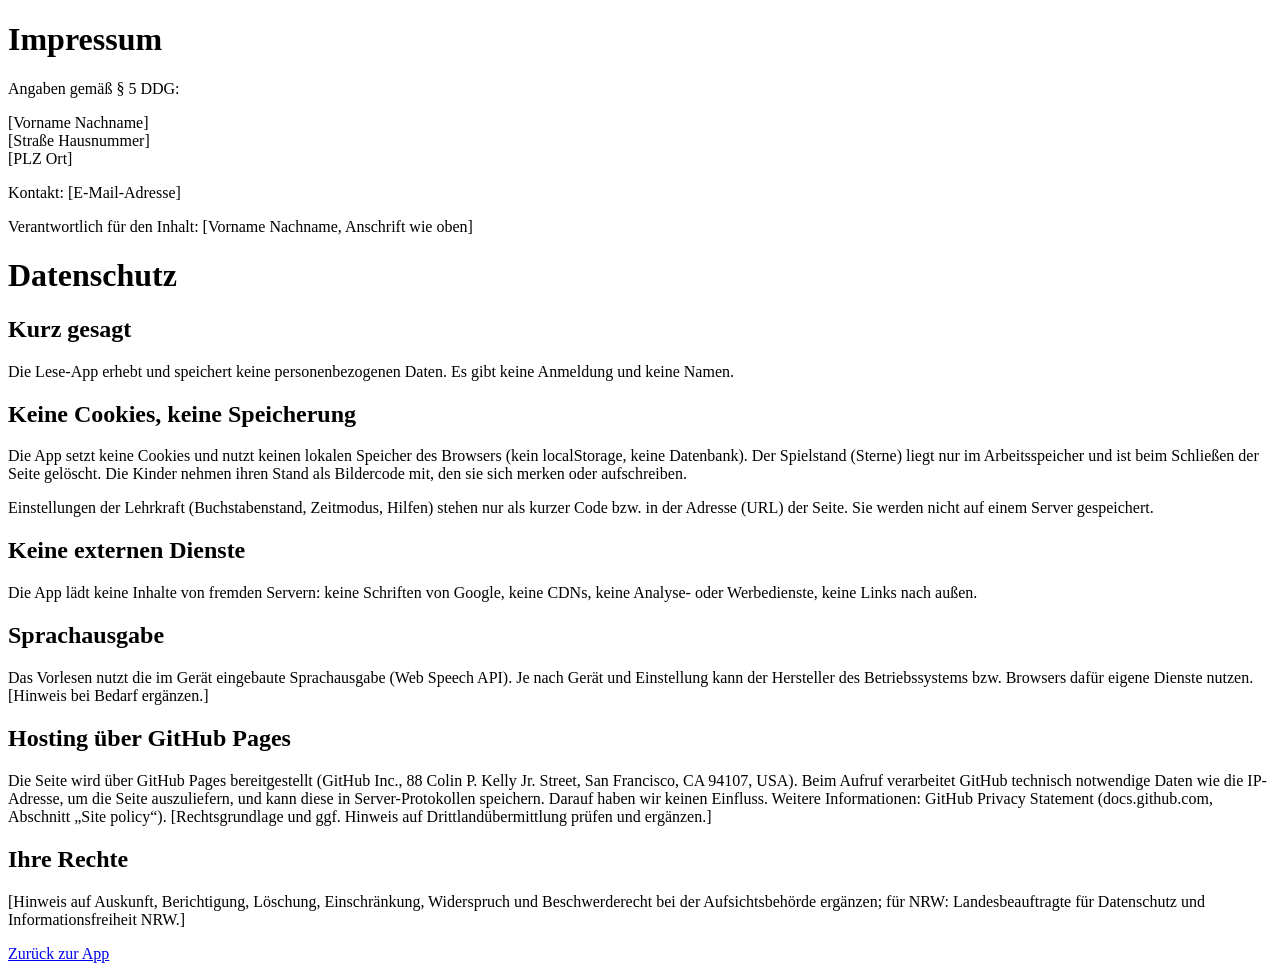
==== impressum.html @ b52aceea "Grundgerüst, README, .gitignore und Impressum-Platzhalter Co-Authored-By: Claude Opus 5.5 <noreply@a" ====
<!DOCTYPE html>
<html lang="de">
<head>
  <meta charset="utf-8">
  <meta name="viewport" content="width=device-width, initial-scale=1">
  <title>Lese-App – Impressum und Datenschutz</title>
  <link rel="stylesheet" href="css/app.css">
  <!-- Platzhalter in [eckigen Klammern] vor der Nutzung ausfüllen. -->
</head>
<body>
  <main>
    <h1>Impressum</h1>
    <p>Angaben gemäß § 5 DDG:</p>
    <p>
      [Vorname Nachname]<br>
      [Straße Hausnummer]<br>
      [PLZ Ort]
    </p>
    <p>Kontakt: [E-Mail-Adresse]</p>
    <p>Verantwortlich für den Inhalt: [Vorname Nachname, Anschrift wie oben]</p>

    <h1>Datenschutz</h1>

    <h2>Kurz gesagt</h2>
    <p>
      Die Lese-App erhebt und speichert keine personenbezogenen Daten.
      Es gibt keine Anmeldung und keine Namen.
    </p>

    <h2>Keine Cookies, keine Speicherung</h2>
    <p>
      Die App setzt keine Cookies und nutzt keinen lokalen Speicher des Browsers
      (kein localStorage, keine Datenbank). Der Spielstand (Sterne) liegt nur im
      Arbeitsspeicher und ist beim Schließen der Seite gelöscht. Die Kinder nehmen
      ihren Stand als Bildercode mit, den sie sich merken oder aufschreiben.
    </p>
    <p>
      Einstellungen der Lehrkraft (Buchstabenstand, Zeitmodus, Hilfen) stehen nur
      als kurzer Code bzw. in der Adresse (URL) der Seite. Sie werden nicht auf einem
      Server gespeichert.
    </p>

    <h2>Keine externen Dienste</h2>
    <p>
      Die App lädt keine Inhalte von fremden Servern: keine Schriften von Google,
      keine CDNs, keine Analyse- oder Werbedienste, keine Links nach außen.
    </p>

    <h2>Sprachausgabe</h2>
    <p>
      Das Vorlesen nutzt die im Gerät eingebaute Sprachausgabe (Web Speech API).
      Je nach Gerät und Einstellung kann der Hersteller des Betriebssystems bzw.
      Browsers dafür eigene Dienste nutzen. [Hinweis bei Bedarf ergänzen.]
    </p>

    <h2>Hosting über GitHub Pages</h2>
    <p>
      Die Seite wird über GitHub Pages bereitgestellt (GitHub Inc., 88 Colin P. Kelly Jr.
      Street, San Francisco, CA 94107, USA). Beim Aufruf verarbeitet GitHub technisch
      notwendige Daten wie die IP-Adresse, um die Seite auszuliefern, und kann diese in
      Server-Protokollen speichern. Darauf haben wir keinen Einfluss. Weitere Informationen:
      GitHub Privacy Statement (docs.github.com, Abschnitt „Site policy“).
      [Rechtsgrundlage und ggf. Hinweis auf Drittlandübermittlung prüfen und ergänzen.]
    </p>

    <h2>Ihre Rechte</h2>
    <p>
      [Hinweis auf Auskunft, Berichtigung, Löschung, Einschränkung, Widerspruch und
      Beschwerderecht bei der Aufsichtsbehörde ergänzen; für NRW: Landesbeauftragte
      für Datenschutz und Informationsfreiheit NRW.]
    </p>

    <p><a href="index.html">Zurück zur App</a></p>
  </main>
</body>
</html>
---- css/app.css ----
/* Lese-App – gemeinsame Gestaltung
   Ruhige Oberfläche, große Druckschrift (mind. 32 px), große Schaltflächen (mind. 64 px),
   Querformat für iPad und Digiboard. Schriften nur lokal aus assets/fonts/. */
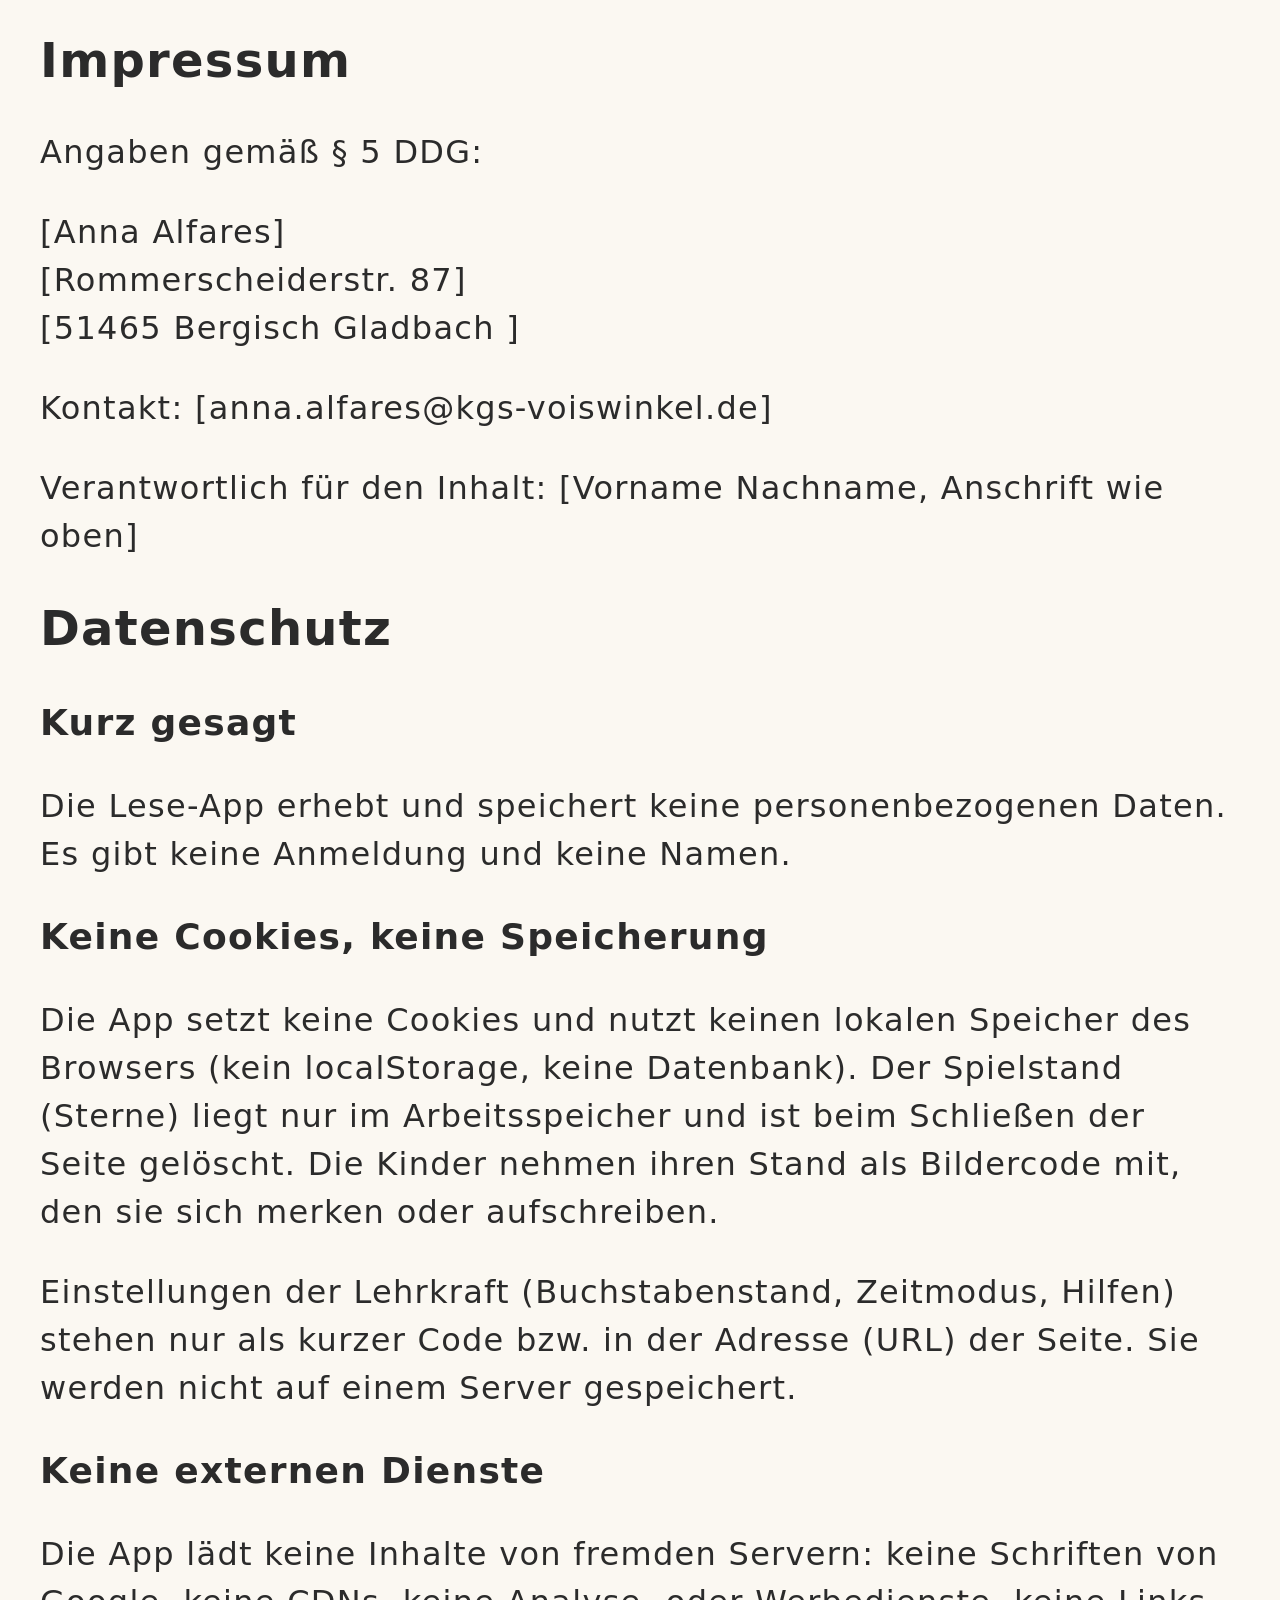
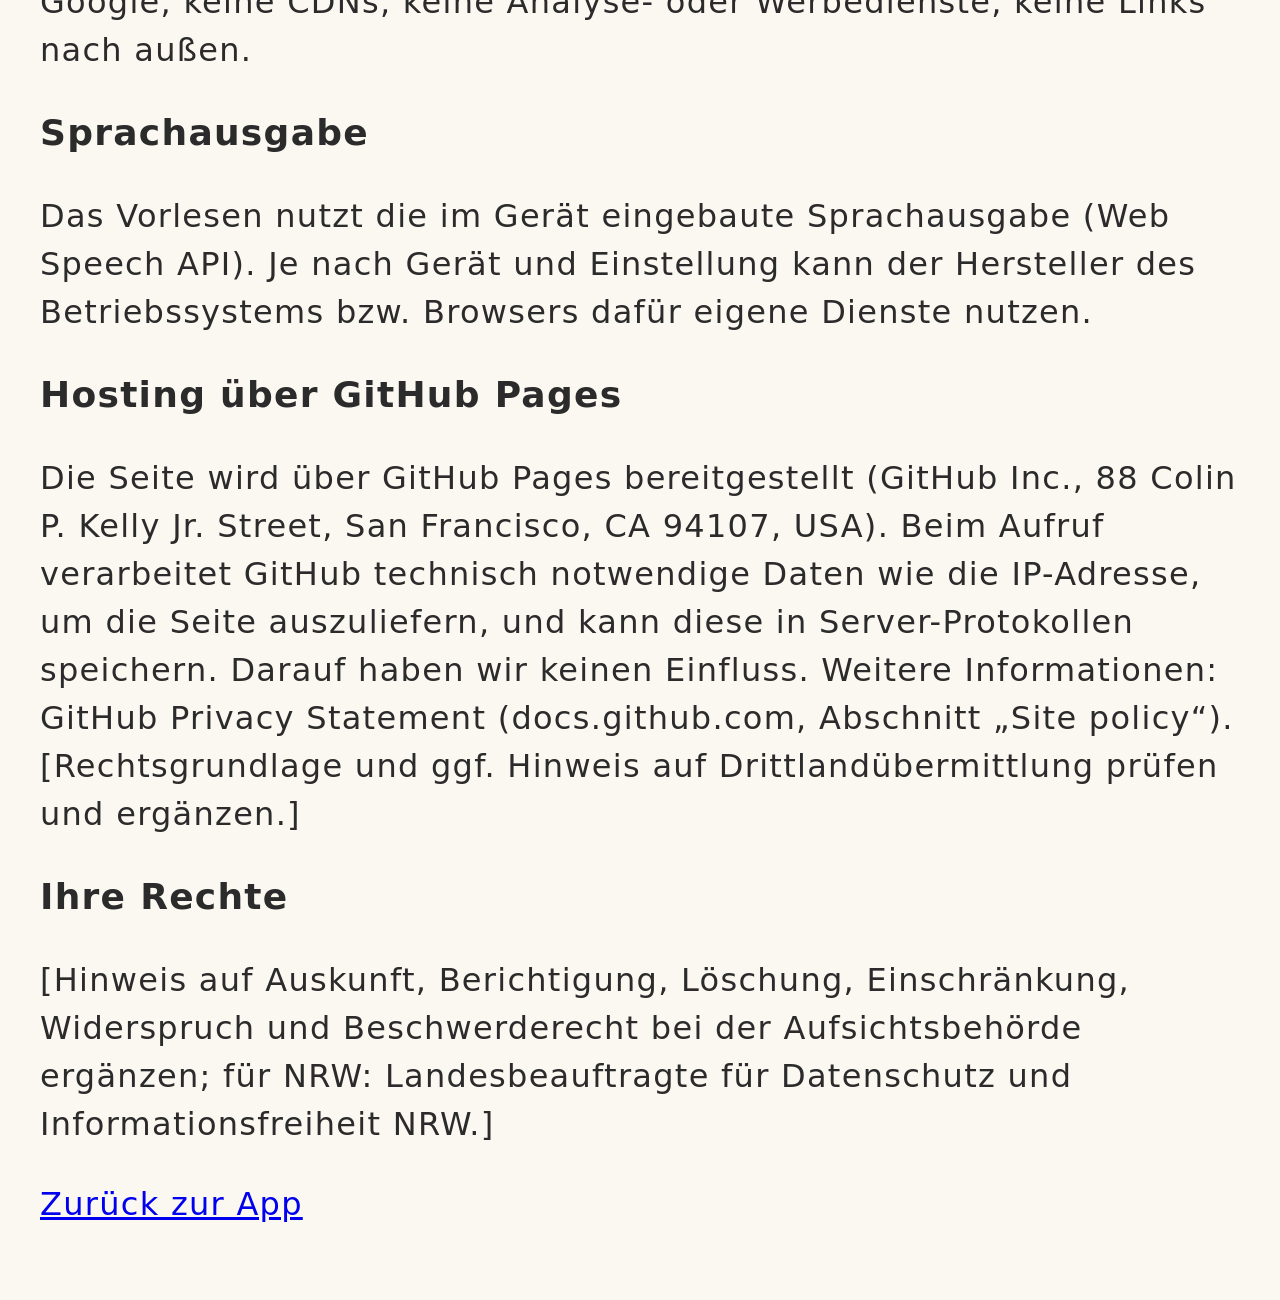
==== commit 17ce54bd: "Update impressum.html Ausgefüllt" ====
--- a/impressum.html
+++ b/impressum.html
@@ -12,11 +12,11 @@
     <h1>Impressum</h1>
     <p>Angaben gemäß § 5 DDG:</p>
     <p>
-      [Vorname Nachname]<br>
-      [Straße Hausnummer]<br>
-      [PLZ Ort]
+      [Anna Alfares]<br>
+      [Rommerscheiderstr. 87]<br>
+      [51465 Bergisch Gladbach ]
     </p>
-    <p>Kontakt: [E-Mail-Adresse]</p>
+    <p>Kontakt: [anna.alfares@kgs-voiswinkel.de]</p>
     <p>Verantwortlich für den Inhalt: [Vorname Nachname, Anschrift wie oben]</p>
 
     <h1>Datenschutz</h1>
@@ -50,7 +50,7 @@
     <p>
       Das Vorlesen nutzt die im Gerät eingebaute Sprachausgabe (Web Speech API).
       Je nach Gerät und Einstellung kann der Hersteller des Betriebssystems bzw.
-      Browsers dafür eigene Dienste nutzen. [Hinweis bei Bedarf ergänzen.]
+      Browsers dafür eigene Dienste nutzen.
     </p>
 
     <h2>Hosting über GitHub Pages</h2>
--- a/css/app.css
+++ b/css/app.css
@@ -1,3 +1,140 @@
 /* Lese-App – gemeinsame Gestaltung
    Ruhige Oberfläche, große Druckschrift (mind. 32 px), große Schaltflächen (mind. 64 px),
    Querformat für iPad und Digiboard. Schriften nur lokal aus assets/fonts/. */
+
+:root {
+  /* Noch keine eigene Schrift in assets/fonts/ – bis dahin Systemschrift. */
+  --schrift: "Andika", system-ui, -apple-system, "Segoe UI", Roboto, sans-serif;
+  --text: #2b2b2b;
+  --hintergrund: #fbf8f2;
+  --flaeche: #ffffff;
+  --rand: #d8d2c4;
+  --akzent: #3a6ea5;
+  --silbe-blau: #1f5fbf;   /* Silbenfarben (Regel 5) */
+  --silbe-rot: #c62828;
+  --neu: #fff1b8;          /* zuletzt eingeführter Buchstabe */
+  --knopf: 64px;           /* Mindestgröße für Touch */
+  --radius: 20px;
+}
+
+* { box-sizing: border-box; }
+
+html { -webkit-text-size-adjust: 100%; }
+
+body {
+  margin: 0;
+  min-height: 100vh;
+  font-family: var(--schrift);
+  font-size: 32px;
+  line-height: 1.5;
+  letter-spacing: 0.04em;
+  color: var(--text);
+  background: var(--hintergrund);
+  -webkit-tap-highlight-color: transparent;
+}
+
+main { padding: 24px 40px 40px; }
+
+h1 { font-size: 48px; margin: 0 0 24px; font-weight: 600; }
+h2 { font-size: 36px; margin: 32px 0 16px; font-weight: 600; }
+
+button, .knopf {
+  font: inherit;
+  min-width: var(--knopf);
+  min-height: var(--knopf);
+  padding: 8px 24px;
+  border: 3px solid var(--rand);
+  border-radius: var(--radius);
+  background: var(--flaeche);
+  color: var(--text);
+  cursor: pointer;
+  touch-action: manipulation;
+  user-select: none;
+  -webkit-user-select: none;
+  text-decoration: none;
+  display: inline-flex;
+  align-items: center;
+  justify-content: center;
+  gap: 12px;
+}
+button:active, .knopf:active { transform: scale(0.97); }
+button:focus-visible, .knopf:focus-visible { outline: 4px solid var(--akzent); outline-offset: 3px; }
+
+/* Lautsprecher: erst sichtbar, wenn es dafür einen Ton gibt (Aufnahme oder Ersatzstimme, audio.js) */
+.lautsprecher:not(.ton-da) { display: none; }
+/* nur sinnvoll mit Gerätestimme (z. B. Tempo-Probe) */
+.nur-stimme { display: none; }
+.stimme-da .nur-stimme { display: inline-flex; }
+
+footer { padding: 16px 40px; font-size: 18px; color: #777; }
+footer a { color: #777; }
+
+/* ---------- Startseite: Stufen-Kacheln ---------- */
+.kopf { display: flex; align-items: center; gap: 24px; margin-bottom: 24px; }
+.kopf h1 { margin: 0; flex: 1; }
+
+.kacheln {
+  display: flex;
+  flex-wrap: wrap;
+  justify-content: center;
+  gap: 32px;
+  margin-top: 16px;
+}
+.kachel {
+  width: 300px;
+  height: 280px;
+  flex-direction: column;
+  gap: 8px;
+  border: none;
+  border-radius: 32px;
+  box-shadow: 0 4px 0 rgba(0, 0, 0, 0.12);
+  padding: 20px;
+  text-align: center;
+  line-height: 1.2;
+}
+.kachel svg { width: 140px; height: 140px; }
+.kachel .nr { font-size: 28px; opacity: 0.6; }
+.kachel .titel { font-size: 32px; font-weight: 600; }
+.kachel.aus { opacity: 0.45; box-shadow: none; }
+.kachel .bald { font-size: 20px; opacity: 0.8; }
+
+.zurueck svg { width: 40px; height: 40px; }
+
+/* ---------- Lehrkraft-Bereich ---------- */
+.lehrkraft { font-size: 24px; max-width: 1400px; }
+.lehrkraft h1 { font-size: 40px; }
+.lehrkraft h2 { font-size: 30px; }
+.lehrkraft p.erklaerung { font-size: 20px; color: #555; margin: 0 0 12px; }
+
+.buchstaben { display: flex; flex-wrap: wrap; gap: 10px; }
+.buchstaben button {
+  min-width: 96px;
+  padding: 4px 12px;
+  font-size: 28px;
+  background: #f1eee8;
+  color: #888;
+}
+.buchstaben button.eingefuehrt { background: var(--flaeche); color: var(--text); border-color: var(--akzent); }
+.buchstaben button.neuester { background: var(--neu); border-width: 4px; }
+
+.schalter { display: flex; flex-wrap: wrap; gap: 12px; }
+.schalter button[aria-pressed="true"] { background: #dcebdc; border-color: #4f8a4f; }
+.schalter button[aria-pressed="true"]::before { content: "✓"; }
+.schalter button[aria-pressed="false"]::before { content: "–"; color: #aaa; }
+
+.tempo { display: flex; align-items: center; gap: 20px; }
+.tempo input[type="range"] { width: 400px; height: 48px; }
+
+.link-feld {
+  width: 100%;
+  font: inherit;
+  font-size: 20px;
+  padding: 12px;
+  border: 2px solid var(--rand);
+  border-radius: 12px;
+  background: var(--flaeche);
+}
+.zeile { display: flex; flex-wrap: wrap; gap: 12px; margin-top: 12px; align-items: center; }
+.vorschau { font-size: 22px; }
+.vorschau .neu { background: var(--neu); border-radius: 6px; padding: 0 4px; }
+.leise { color: #666; font-size: 20px; }
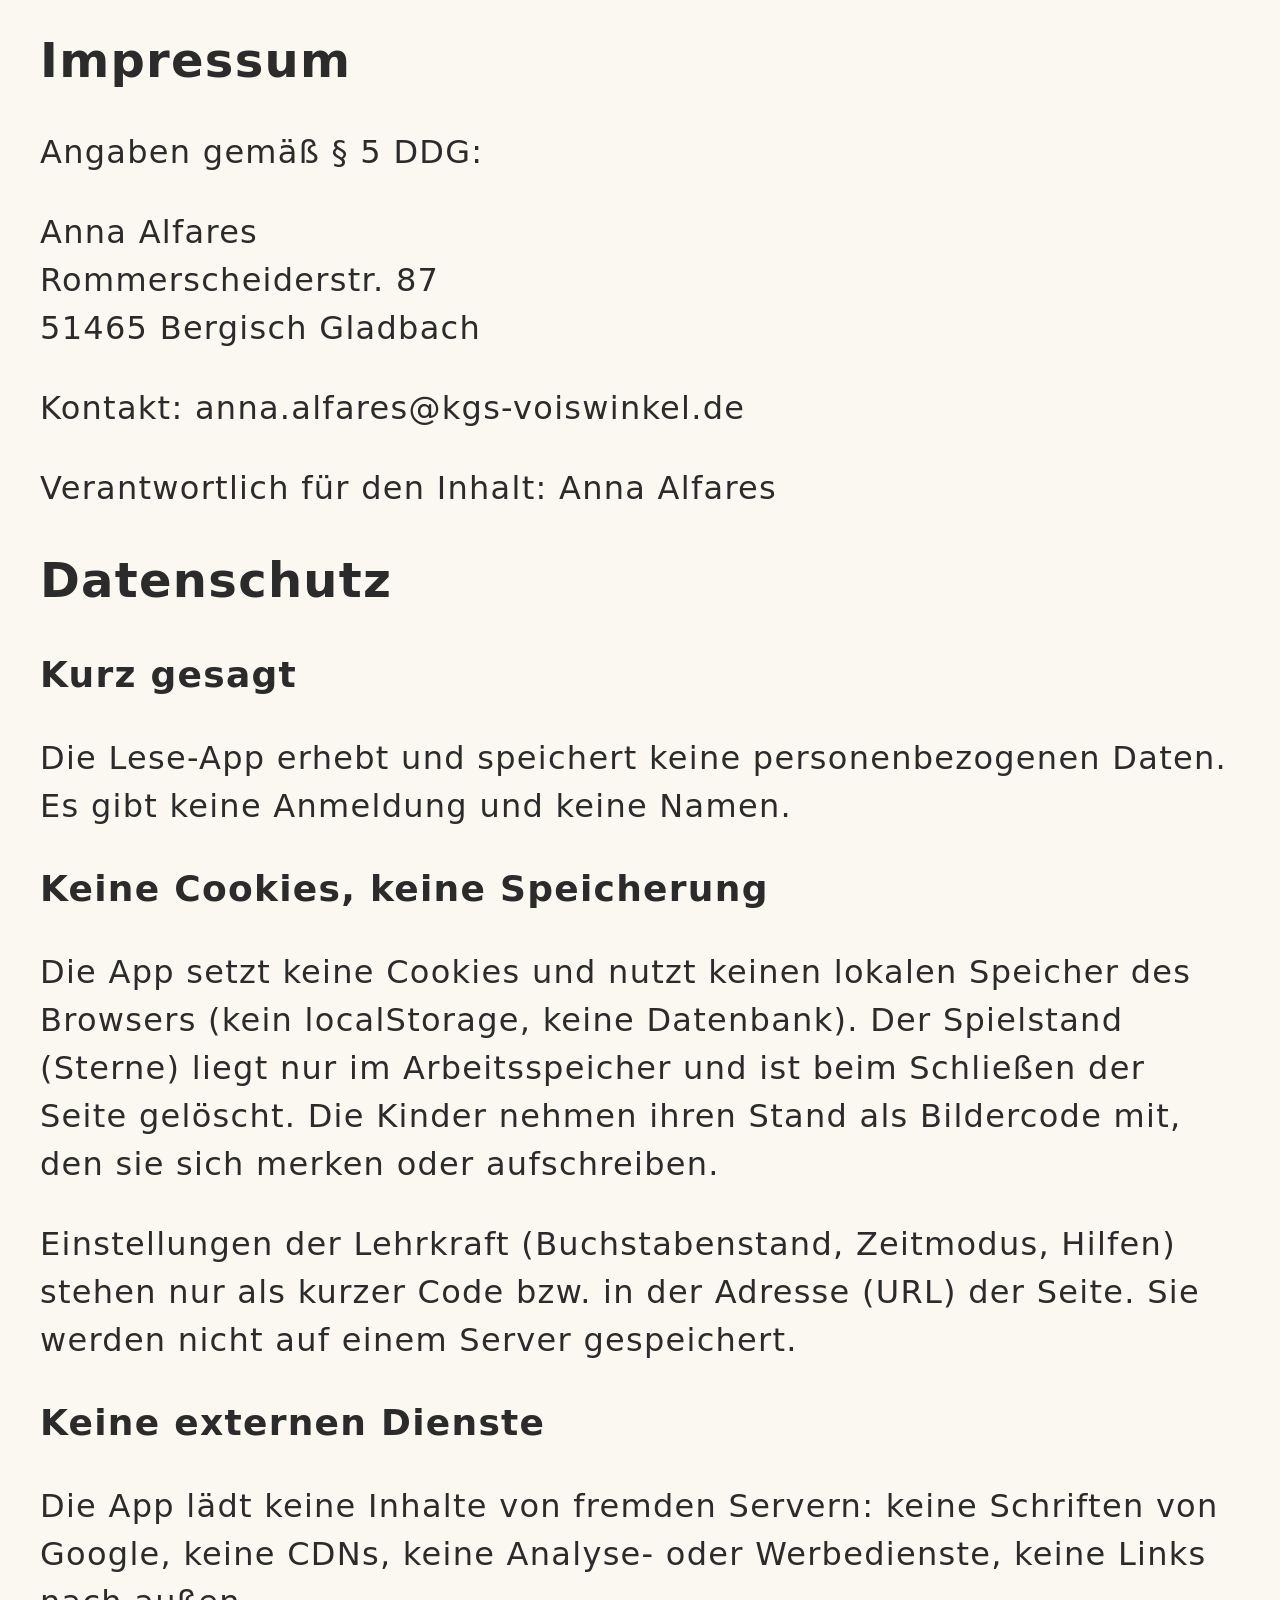
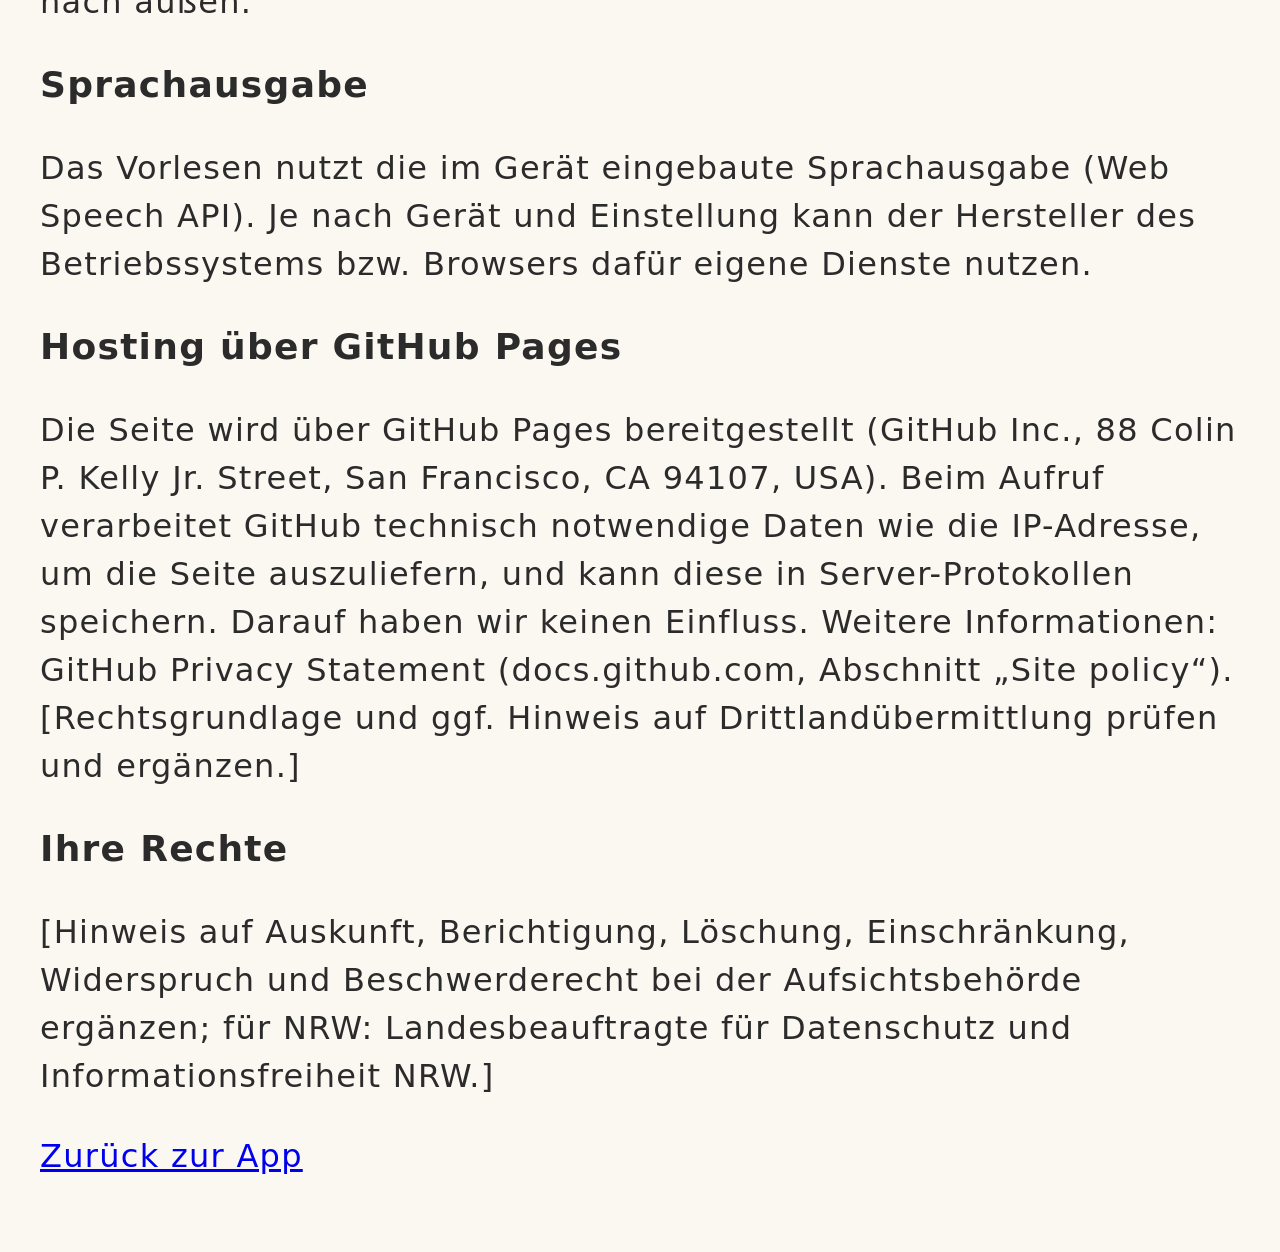
==== commit b33133e4: "Update impressum.html" ====
--- a/impressum.html
+++ b/impressum.html
@@ -5,19 +5,19 @@
   <meta name="viewport" content="width=device-width, initial-scale=1">
   <title>Lese-App – Impressum und Datenschutz</title>
   <link rel="stylesheet" href="css/app.css">
-  <!-- Platzhalter in [eckigen Klammern] vor der Nutzung ausfüllen. -->
+
 </head>
 <body>
   <main>
     <h1>Impressum</h1>
     <p>Angaben gemäß § 5 DDG:</p>
     <p>
-      [Anna Alfares]<br>
-      [Rommerscheiderstr. 87]<br>
-      [51465 Bergisch Gladbach ]
+      Anna Alfares<br>
+      Rommerscheiderstr. 87<br>
+      51465 Bergisch Gladbach
     </p>
-    <p>Kontakt: [anna.alfares@kgs-voiswinkel.de]</p>
-    <p>Verantwortlich für den Inhalt: [Vorname Nachname, Anschrift wie oben]</p>
+    <p>Kontakt: anna.alfares@kgs-voiswinkel.de</p>
+    <p>Verantwortlich für den Inhalt: Anna Alfares</p>
 
     <h1>Datenschutz</h1>
 
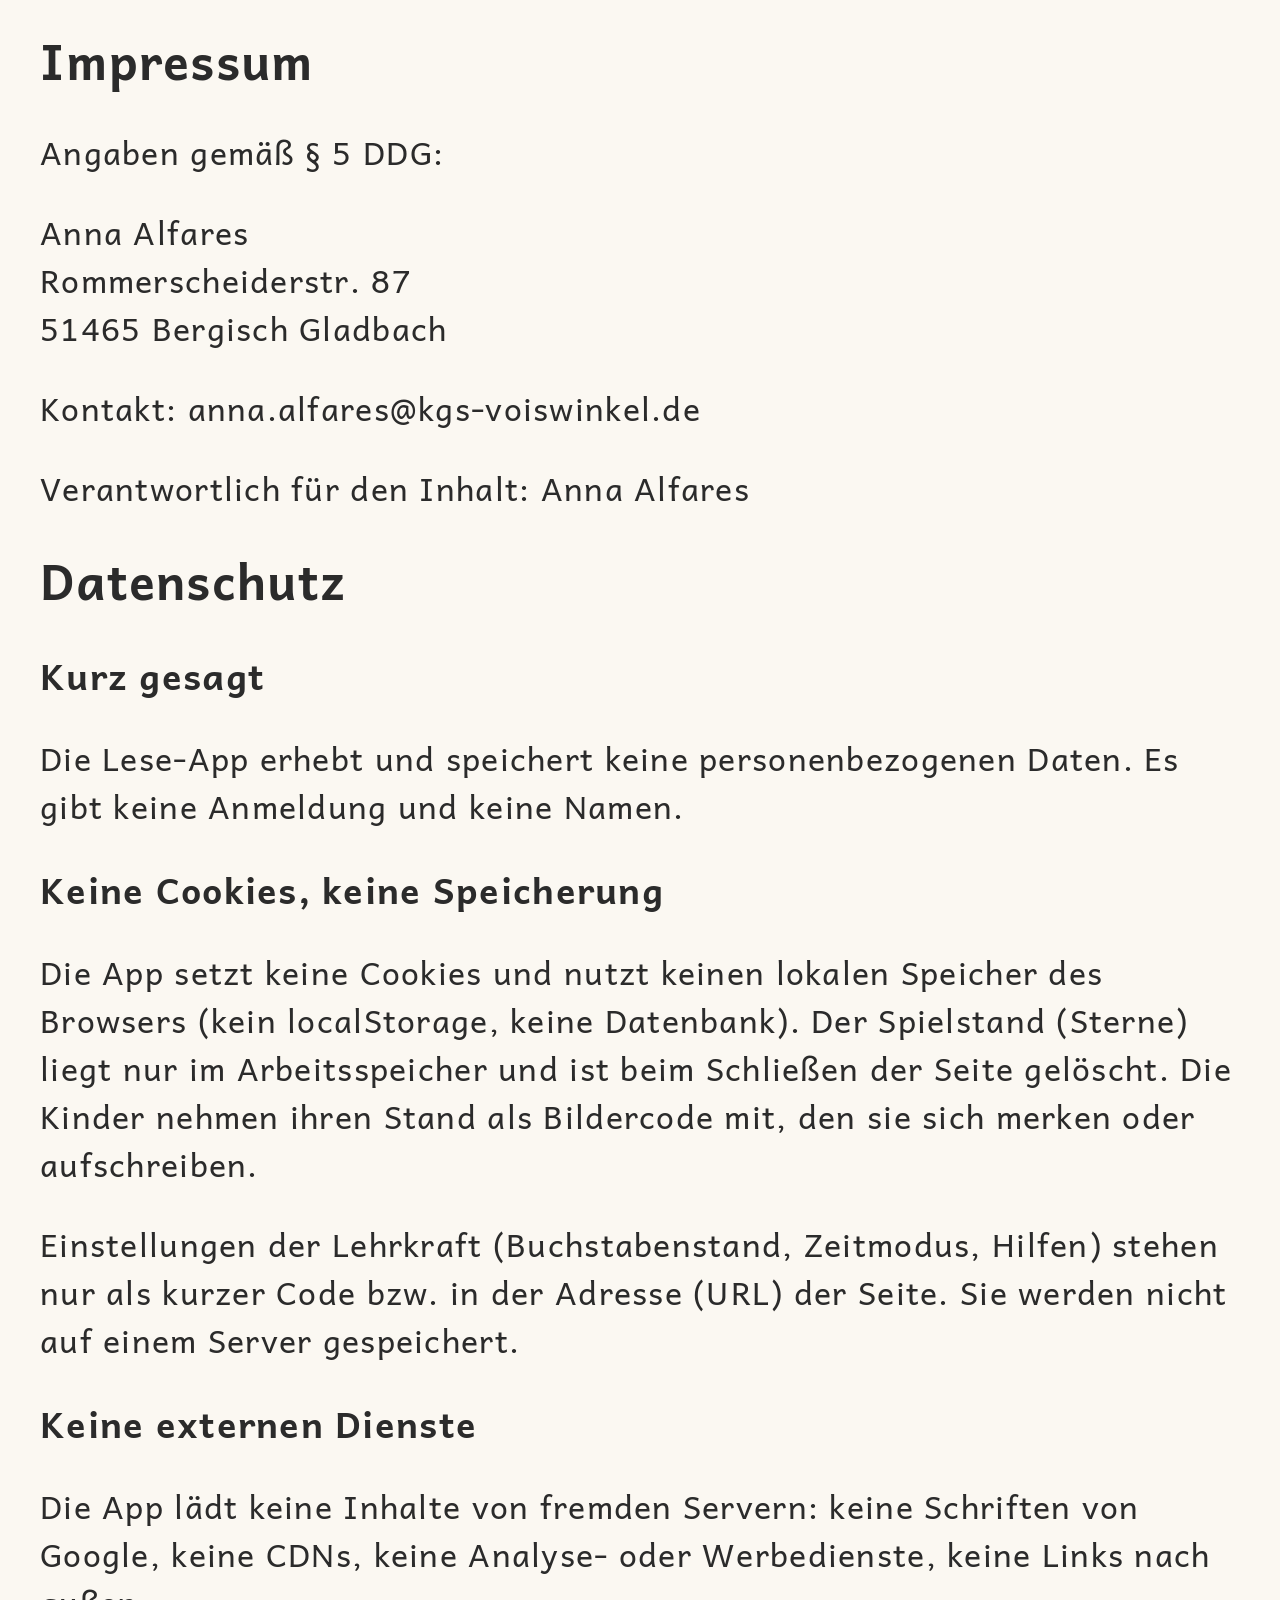
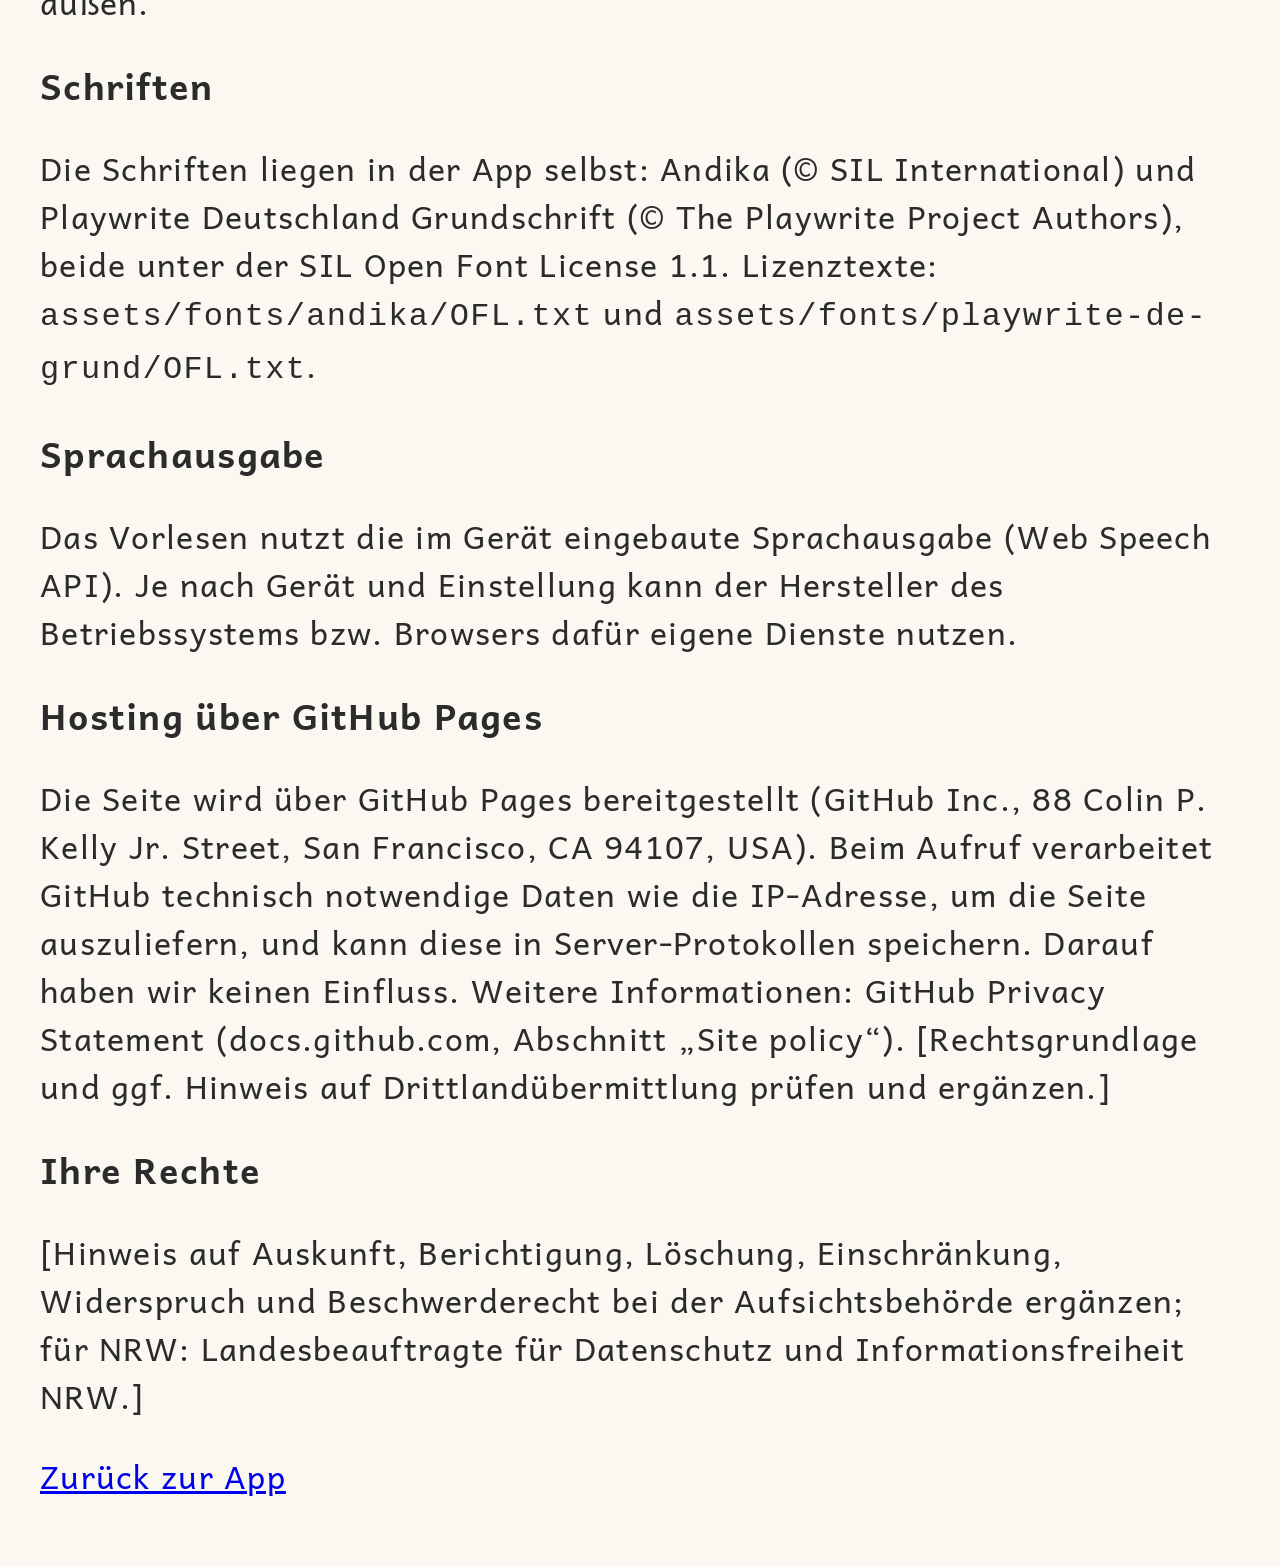
==== commit c5591f9c: "Grundlagen: Vorlese-Schalter, Lehrkraft-Passwort, Schrift umschaltbar, Digiboard-Tastatur - config.j" ====
--- a/impressum.html
+++ b/impressum.html
@@ -46,6 +46,14 @@
       keine CDNs, keine Analyse- oder Werbedienste, keine Links nach außen.
     </p>
 
+    <h2>Schriften</h2>
+    <p>
+      Die Schriften liegen in der App selbst: Andika (© SIL International) und
+      Playwrite Deutschland Grundschrift (© The Playwrite Project Authors), beide unter der
+      SIL Open Font License 1.1. Lizenztexte: <code>assets/fonts/andika/OFL.txt</code> und
+      <code>assets/fonts/playwrite-de-grund/OFL.txt</code>.
+    </p>
+
     <h2>Sprachausgabe</h2>
     <p>
       Das Vorlesen nutzt die im Gerät eingebaute Sprachausgabe (Web Speech API).
--- a/css/app.css
+++ b/css/app.css
@@ -2,9 +2,32 @@
    Ruhige Oberfläche, große Druckschrift (mind. 32 px), große Schaltflächen (mind. 64 px),
    Querformat für iPad und Digiboard. Schriften nur lokal aus assets/fonts/. */
 
+/* ---------- Schriften (lokal, Lizenzen: OFL.txt im jeweiligen Ordner von assets/fonts) ----------
+   Umschaltbar über den URL-Parameter s (js/config.js: SCHRIFTEN), gesetzt als <html data-schrift="…">.
+   Andika hat nur Normal (400) und Fett (700); font-weight 600 nimmt die fette Datei. */
+@font-face {
+  font-family: "Andika Lese";
+  src: url("../assets/fonts/andika/Andika-Regular.woff2") format("woff2");
+  font-weight: 400;
+  font-display: swap;
+}
+@font-face {
+  font-family: "Andika Lese";
+  src: url("../assets/fonts/andika/Andika-Bold.woff2") format("woff2");
+  font-weight: 700;
+  font-display: swap;
+}
+/* Playwrite Deutschland Grundschrift: variable Schrift, Strichstärke 100–400 */
+@font-face {
+  font-family: "Grundschrift Lese";
+  src: url("../assets/fonts/playwrite-de-grund/PlaywriteDEGrund-wght.ttf") format("truetype");
+  font-weight: 100 400;
+  font-display: swap;
+}
+
 :root {
-  /* Noch keine eigene Schrift in assets/fonts/ – bis dahin Systemschrift. */
-  --schrift: "Andika", system-ui, -apple-system, "Segoe UI", Roboto, sans-serif;
+  --schrift-system: system-ui, -apple-system, "Segoe UI", Roboto, sans-serif;
+  --schrift: "Andika Lese", var(--schrift-system);   /* Standard: Andika */
   --text: #2b2b2b;
   --hintergrund: #fbf8f2;
   --flaeche: #ffffff;
@@ -16,6 +39,9 @@
   --knopf: 64px;           /* Mindestgröße für Touch */
   --radius: 20px;
 }
+
+:root[data-schrift="grund"]  { --schrift: "Grundschrift Lese", var(--schrift-system); }
+:root[data-schrift="system"] { --schrift: var(--schrift-system); }
 
 * { box-sizing: border-box; }
 
@@ -138,3 +164,28 @@
 .vorschau { font-size: 22px; }
 .vorschau .neu { background: var(--neu); border-radius: 6px; padding: 0 4px; }
 .leise { color: #666; font-size: 20px; }
+
+/* Schrift-Knöpfe zeigen sich in ihrer eigenen Schrift, die Probe in der gewählten */
+#schriften [data-schrift="andika"] { font-family: "Andika Lese", var(--schrift-system); }
+#schriften [data-schrift="grund"]  { font-family: "Grundschrift Lese", var(--schrift-system); }
+#schriften [data-schrift="system"] { font-family: var(--schrift-system); }
+.lk-schriftprobe { font-size: 40px; margin: 12px 0 0; }
+
+/* ---------- Passwort-Sperre des Lehrkraft-Bereichs (ruhig, kein Pop-up) ---------- */
+.lk-sperre { font-size: 24px; max-width: 900px; }
+.lk-sperre h1 { font-size: 40px; }
+.lk-sperre-form label { display: block; margin-bottom: 8px; }
+.lk-sperre-form .zeile { margin-top: 0; }
+.lk-sperre-feld {
+  font: inherit;
+  min-height: var(--knopf);
+  width: 420px;
+  max-width: 100%;
+  padding: 8px 16px;
+  border: 3px solid var(--rand);
+  border-radius: var(--radius);
+  background: var(--flaeche);
+  letter-spacing: 0.1em;
+}
+.lk-sperre-feld:focus-visible { outline: 4px solid var(--akzent); outline-offset: 3px; }
+.lk-sperre-meldung { min-height: 1.5em; margin: 12px 0 0; }
